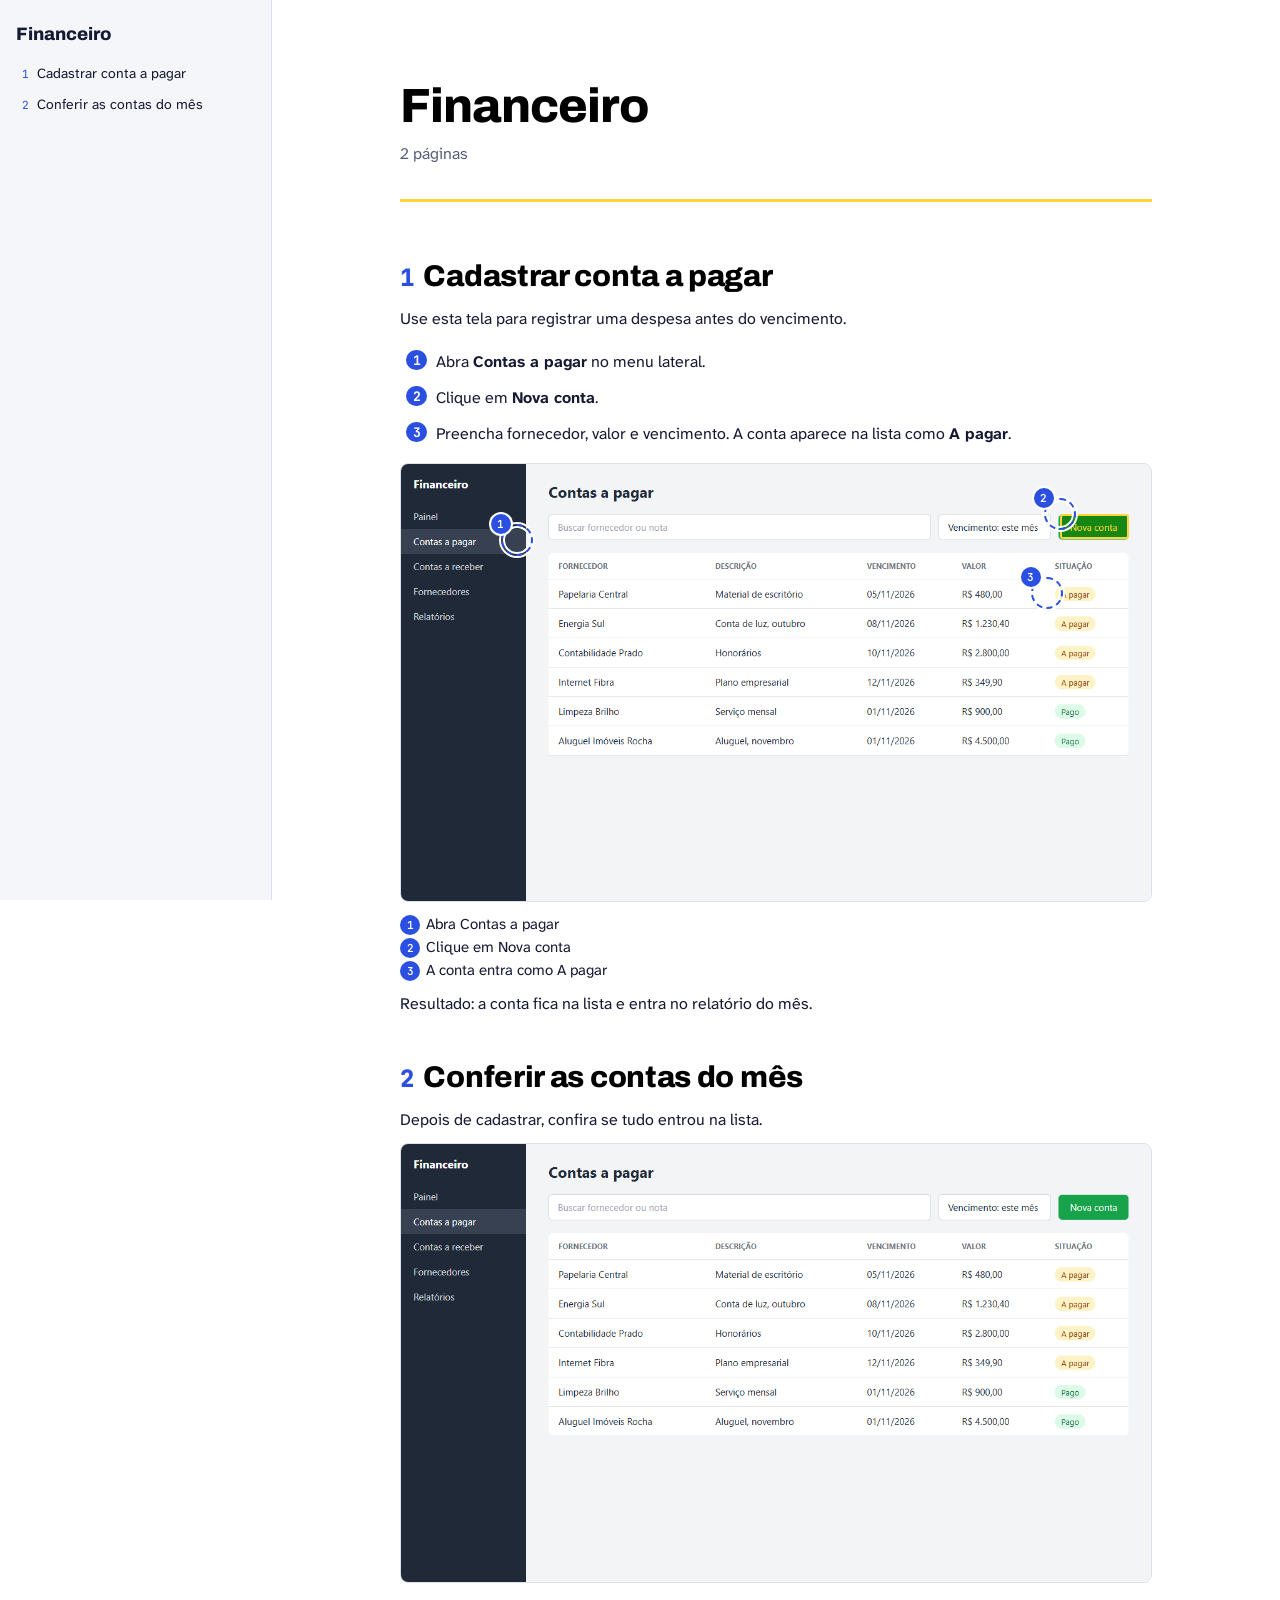
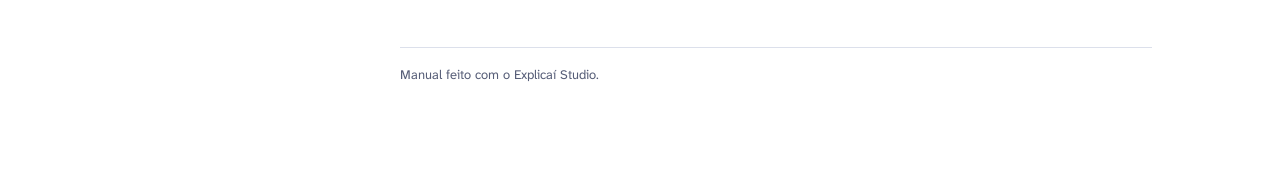
==== site/demo/index.html @ f6c6a898 "feat(demo): adiciona o manual de exemplo Financeiro exportado em HTML Saída do Studio sem edição, em" ====
<!doctype html>
<html lang="pt-BR">
<head>
<meta charset="utf-8">
<meta name="viewport" content="width=device-width, initial-scale=1">
<meta name="generator" content="Explicaí Studio">
<title>Financeiro</title>
<style>@font-face{font-family:"Atkinson Hyperlegible Next";src:url(fonts/atkinson-hyperlegible-next-latin-400-normal.woff2) format("woff2");font-weight:400;font-style:normal;font-display:block}
@font-face{font-family:"Atkinson Hyperlegible Next";src:url(fonts/atkinson-hyperlegible-next-latin-400-italic.woff2) format("woff2");font-weight:400;font-style:italic;font-display:block}
@font-face{font-family:"Atkinson Hyperlegible Next";src:url(fonts/atkinson-hyperlegible-next-latin-700-normal.woff2) format("woff2");font-weight:700;font-style:normal;font-display:block}
@font-face{font-family:"Archivo";src:url(fonts/archivo-latin-wght-normal.woff2) format("woff2");font-weight:100 900;font-style:normal;font-display:block}
@font-face{font-family:"JetBrains Mono";src:url(fonts/jetbrains-mono-latin-wght-normal.woff2) format("woff2");font-weight:100 900;font-style:normal;font-display:block}

:root{--accent:#2b4fe0;--anotacao:#2b4fe0;--anotacao-fundo:rgba(43,79,224,.08);--sobre-anotacao:#fff;--marca:#ffd43b;--marca-faixa:rgba(255,212,59,.55);--t-cover:#000;--t-page:#000;--t-h1:#000;--t-h2:#000;--t-h3:#000;--marca-faixa:rgba(255,212,59,.55);--tinta:#151a33;--grafite:#575e78;--linha:#dce0eb;--papel:#f5f6fa;
--texto:"Atkinson Hyperlegible Next","Segoe UI",system-ui,sans-serif;--display:"Archivo","Arial Narrow",system-ui,sans-serif;--mono:"JetBrains Mono",ui-monospace,Consolas,monospace}
*{box-sizing:border-box}
body{margin:0;background:#fff;color:var(--tinta);font:16px/1.65 var(--texto);-webkit-font-smoothing:antialiased}
.layout{display:grid;grid-template-columns:17rem minmax(0,1fr)}
.toc{position:sticky;top:0;height:100vh;overflow:auto;padding:24px 16px;background:var(--papel);border-right:1px solid var(--linha)}
.toc-title{margin:0 0 12px;font:800 18px/1.2 var(--display)}
.toc ol{list-style:none;margin:0;padding:0}
.toc li{padding-left:calc(var(--d) * 14px)}
.toc a{display:block;padding:4px 6px;border-radius:6px;color:var(--tinta);text-decoration:none;font-size:14px}
.toc a:hover{background:#e9ecf5}
.num{font-family:var(--mono);font-size:.8em;color:var(--accent);margin-right:4px}
main{max-width:52rem;padding:32px 40px 96px;margin:0 auto;width:100%}
.cover{padding:48px 0 32px;border-bottom:3px solid var(--marca);margin-bottom:24px}
.cover h1{margin:0;color:var(--t-cover);font:800 clamp(32px,5vw,48px)/1.1 var(--display);letter-spacing:-.02em}
.cover p{margin:8px 0 0;color:var(--grafite)}
.page{padding-top:32px;scroll-margin-top:16px}
.page-title{margin:0 0 12px;color:var(--t-page);font:800 30px/1.2 var(--display);letter-spacing:-.01em}
.page-body h3,.page-body h4,.page-body h5,.page-body h6{font-family:var(--display);line-height:1.25;margin:1.4em 0 .4em;scroll-margin-top:16px}
.page-body .t1{color:var(--t-h1)}.page-body .t2{color:var(--t-h2)}.page-body .t3{color:var(--t-h3)}
.page-body h3{font-size:22px}.page-body h4{font-size:19px}.page-body h5,.page-body h6{font-size:17px}
.page-body p{margin:.6em 0}
.page-body a{color:var(--accent);text-underline-offset:.2em}
.page-body code{font:.88em var(--mono);background:var(--papel);border:1px solid var(--linha);border-radius:4px;padding:.05em .35em}
.page-body pre{font:14px/1.5 var(--mono);background:var(--papel);border:1px solid var(--linha);border-radius:8px;padding:12px 14px;overflow-x:auto}
.page-body pre code{background:none;border:0;padding:0}
.page-body blockquote{margin:.6em 0;padding:2px 0 2px 16px;border-left:2px solid var(--linha);color:var(--grafite)}
.page-body table{border-collapse:collapse;width:100%;margin:.8em 0;font-size:15px}
.page-body th,.page-body td{border:1px solid var(--linha);padding:6px 10px;text-align:left;vertical-align:top}
.page-body th{background:var(--papel)}
.page-body ul{padding-left:1.4em}
.page-body>ol,.page-body li>ol{list-style:none;counter-reset:passo;padding-left:2.25em}
.page-body>ol>li,.page-body li>ol>li{counter-increment:passo;position:relative}
.page-body>ol>li+li,.page-body li>ol>li+li{margin-top:.6em}
.page-body>ol>li::before,.page-body li>ol>li::before{content:counter(passo);position:absolute;left:-2.25em;top:.12em;display:grid;place-items:center;width:1.55em;height:1.55em;border-radius:50%;background:var(--accent);color:#fff;font:700 .82em var(--mono)}
.page-body li>blockquote{margin:.6em 0 0;padding:0;border:0;color:var(--tinta)}
.page-body li>blockquote>p{display:inline;background:linear-gradient(transparent 50%,var(--marca-faixa) 50%)}
.page-body li>blockquote>p>strong:first-child{font:700 .78em var(--mono);letter-spacing:.04em;text-transform:uppercase}
.page-body .callout{margin:.8em 0;padding:10px 14px;border:1px solid color-mix(in srgb,var(--c) 35%,#fff);border-left:4px solid var(--c);border-radius:3px;background:color-mix(in srgb,var(--c) 8%,#fff);color:var(--tinta)}
.page-body .callout>:last-child{margin-bottom:0}
.page-body .callout-label{margin:0 0 .3em;color:color-mix(in srgb,var(--c) 85%,#000);font:700 .78em var(--mono);letter-spacing:.06em;text-transform:uppercase}
.callout[data-callout="tip"]{--c:#17793a}.callout[data-callout="warning"]{--c:#b04a00}.callout[data-callout="caution"]{--c:#c3261b}.callout[data-callout="note"]{--c:var(--accent)}
.shot{display:block;margin:.6em 0}

.shot{display:block;margin:.6em 0}
.frame{position:relative;display:block;max-width:100%;width:fit-content;isolation:isolate}
.frame img{display:block;max-width:100%;height:auto;border:1px solid var(--linha);border-radius:8px}
.hl{position:absolute;border:2px solid var(--marca);border-radius:3px}
.hl::before{content:"";position:absolute;inset:0;background:var(--marca);mix-blend-mode:multiply}
.hot{position:absolute;border:2px dashed var(--anotacao);background:var(--anotacao-fundo);border-radius:3px}
.arrows{position:absolute;inset:0;width:100%;height:100%;overflow:visible;pointer-events:none}
.arrows line{stroke:var(--anotacao);stroke-linecap:round}
.arrows polygon{fill:var(--anotacao)}
.arrows .halo{stroke:#fff;stroke-opacity:.9;stroke-linejoin:round}
.arrows polygon.halo{fill:#fff}
.mk{position:absolute;transform:translate(-50%,-50%);width:32px;height:32px;border:2px dashed var(--anotacao);border-radius:50%;box-shadow:0 0 0 2px #fff,inset 0 0 0 2px #fff}
.mk::before{content:attr(data-n);position:absolute;left:-12px;top:-12px;display:grid;place-items:center;width:20px;height:20px;border-radius:50%;background:var(--anotacao);color:var(--sobre-anotacao);font:600 11px var(--mono);box-shadow:0 0 0 2px #fff}
.legend{display:grid;gap:2px;margin-top:12px;font-size:15px;line-height:1.4}
.legend .row{display:flex;align-items:baseline;gap:4px}
.legend .n{display:inline-grid;place-items:center;min-width:20px;height:20px;border-radius:50%;background:var(--anotacao);color:var(--sobre-anotacao);font:600 11px var(--mono)}
.legend .n+span{margin-left:2px}
.legend .none{color:var(--grafite);font-style:italic}

.missing{color:#c8411f;font-style:italic}
[data-color="gray"]{color:#5c6478}[data-color="red"]{color:#c3261b}[data-color="orange"]{color:#b04a00}[data-color="green"]{color:#17793a}[data-color="blue"]{color:#1f58d6}[data-color="purple"]{color:#7a3cc8}
.sr{position:absolute;width:1px;height:1px;overflow:hidden;clip:rect(0 0 0 0);white-space:nowrap}
.colophon{margin-top:64px;padding-top:16px;border-top:1px solid var(--linha);color:var(--grafite);font-size:13px}
@media (max-width:800px){.layout{display:block}.toc{position:static;height:auto;border-right:0;border-bottom:1px solid var(--linha)}main{padding:24px 20px 64px}}
@media print{
@page{margin:18mm 16mm}
body{font-size:11.5pt}
.layout{display:block}.toc{display:none}main{max-width:none;padding:0}
.cover{padding:30vh 0 0;border:0;break-after:page}
.page{break-before:page;padding-top:0}
.shot,.callout,.page-body table,.page-body pre,.page-body li{break-inside:avoid}
.page-body a{color:var(--tinta)}
.hot{border-style:dashed}
}
</style>
</head>
<body>
<div class="layout">
<nav class="toc" aria-label="Sumário">
<p class="toc-title">Financeiro</p>
<ol>
<li style="--d:0"><a href="#p-3f2c9a10-6b1e-4c11-9a77-0d3a5b8e1c01"><span class="num">1</span> Cadastrar conta a pagar</a></li>
<li style="--d:0"><a href="#p-7c1d2e44-8a53-4f0b-b6a2-91e5d0c4f202"><span class="num">2</span> Conferir as contas do mês</a></li>
</ol>
</nav>
<main>
<header class="cover">
<h1>Financeiro</h1>
<p>2 páginas</p>
</header>
<section class="page" id="p-3f2c9a10-6b1e-4c11-9a77-0d3a5b8e1c01">
<h2 class="page-title"><span class="num">1</span> Cadastrar conta a pagar</h2>
<div class="page-body"><p>Use esta tela para registrar uma despesa antes do vencimento.</p>
<ol>
<li>Abra <strong>Contas a pagar</strong> no menu lateral.</li>
<li>Clique em <strong>Nova conta</strong>.</li>
<li>Preencha fornecedor, valor e vencimento. A conta aparece na lista como <strong>A pagar</strong>.</li>
</ol>
<p><span class="shot"><span class="frame" style="aspect-ratio:1200 / 700"><img src="assets/contas-a-pagar.png" alt="Tela Contas a pagar do sistema Financeiro" loading="lazy"><span class="hl" style="left:87.700%;top:11.600%;width:9.300%;height:5.700%"></span><span class="mk" style="left:15.500%;top:17.500%" data-n="1" aria-hidden="true"></span><span class="mk" style="left:87.700%;top:11.600%" data-n="2" aria-hidden="true"></span><span class="mk" style="left:86.000%;top:29.700%" data-n="3" aria-hidden="true"></span></span><span class="legend" role="list" aria-label="Legenda da imagem"><span class="row" role="listitem"><span class="n">1</span><span>Abra Contas a pagar</span></span><span class="row" role="listitem"><span class="n">2</span><span>Clique em Nova conta</span></span><span class="row" role="listitem"><span class="n">3</span><span>A conta entra como A pagar</span></span></span></span></p>
<p>Resultado: a conta fica na lista e entra no relatório do mês.</p>
</div>
</section>
<section class="page" id="p-7c1d2e44-8a53-4f0b-b6a2-91e5d0c4f202">
<h2 class="page-title"><span class="num">2</span> Conferir as contas do mês</h2>
<div class="page-body"><p>Depois de cadastrar, confira se tudo entrou na lista.</p>
<p><span class="shot"><span class="frame" style="aspect-ratio:1200 / 700"><img src="assets/relatorio-vazio.png" alt="Lista de contas do mês no sistema Financeiro" loading="lazy"></span></span></p>
</div>
</section>
<footer class="colophon">Manual feito com o Explicaí Studio.</footer>
</main>
</div>
</body>
</html>
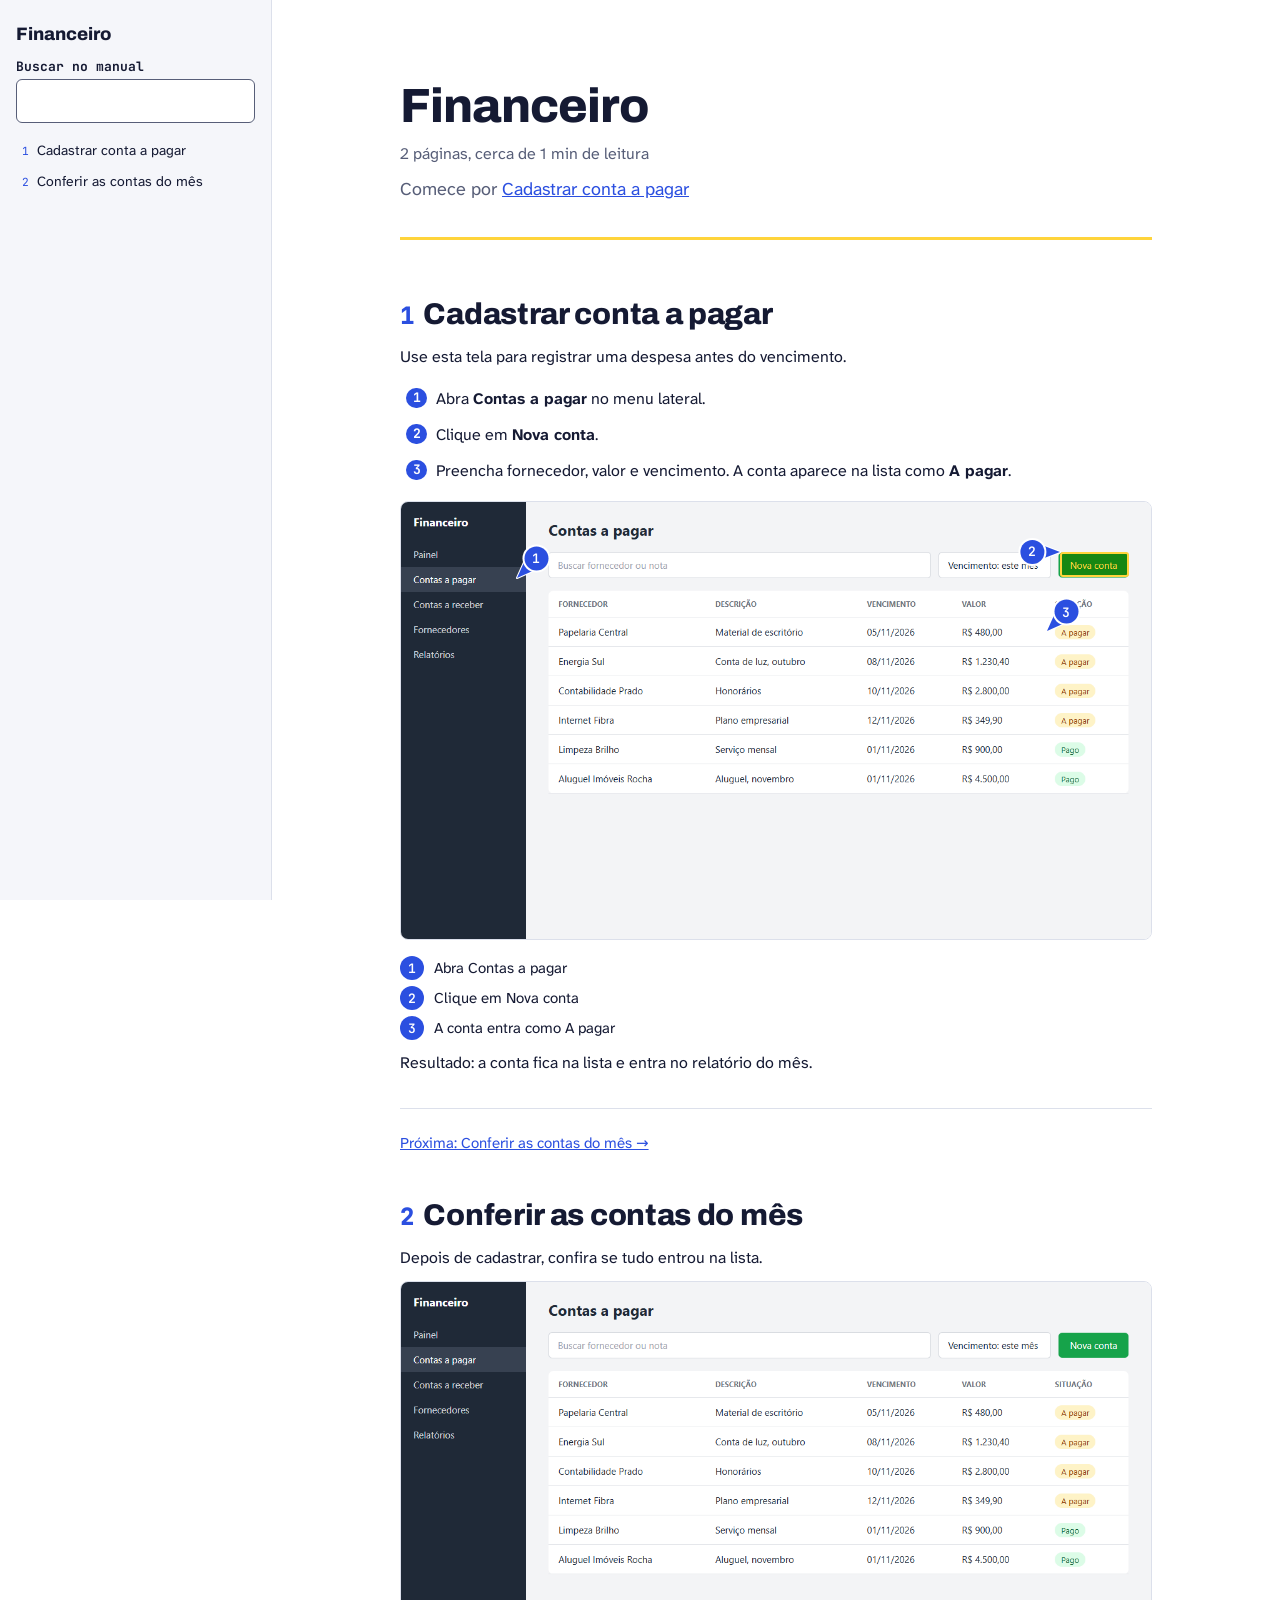
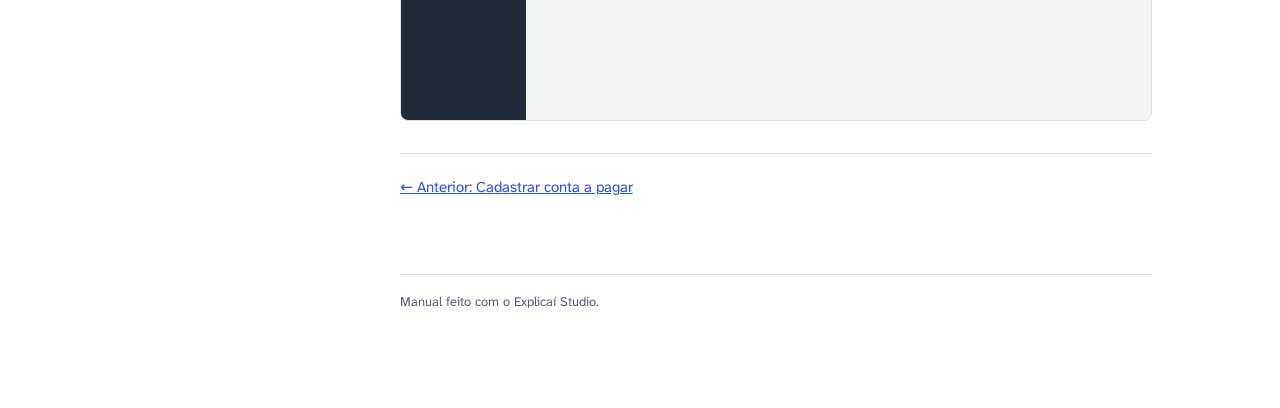
==== commit eb2f5d34: "feat(demo): reexportar o manual de exemplo com o Studio 1.0 Co-Authored-By: Claude Sonnet 5.5 <norep" ====
--- a/site/demo/index.html
+++ b/site/demo/index.html
@@ -11,21 +11,33 @@
 @font-face{font-family:"Archivo";src:url(fonts/archivo-latin-wght-normal.woff2) format("woff2");font-weight:100 900;font-style:normal;font-display:block}
 @font-face{font-family:"JetBrains Mono";src:url(fonts/jetbrains-mono-latin-wght-normal.woff2) format("woff2");font-weight:100 900;font-style:normal;font-display:block}
 
-:root{--accent:#2b4fe0;--anotacao:#2b4fe0;--anotacao-fundo:rgba(43,79,224,.08);--sobre-anotacao:#fff;--marca:#ffd43b;--marca-faixa:rgba(255,212,59,.55);--t-cover:#000;--t-page:#000;--t-h1:#000;--t-h2:#000;--t-h3:#000;--marca-faixa:rgba(255,212,59,.55);--tinta:#151a33;--grafite:#575e78;--linha:#dce0eb;--papel:#f5f6fa;
+:root{--accent:#2b4fe0;--anotacao:#2b4fe0;--anotacao-fundo:rgba(43,79,224,.08);--sobre-anotacao:#fff;--marca:#ffd43b;--marca-faixa:rgba(255,212,59,.55);--t-cover:#151a33;--t-page:#151a33;--t-h1:#151a33;--t-h2:#151a33;--t-h3:#151a33;--marca-faixa:rgba(255,212,59,.55);--tinta:#151a33;--grafite:#575e78;--linha:#dce0eb;--papel:#f5f6fa;
 --texto:"Atkinson Hyperlegible Next","Segoe UI",system-ui,sans-serif;--display:"Archivo","Arial Narrow",system-ui,sans-serif;--mono:"JetBrains Mono",ui-monospace,Consolas,monospace}
 *{box-sizing:border-box}
 body{margin:0;background:#fff;color:var(--tinta);font:16px/1.65 var(--texto);-webkit-font-smoothing:antialiased}
 .layout{display:grid;grid-template-columns:17rem minmax(0,1fr)}
 .toc{position:sticky;top:0;height:100vh;overflow:auto;padding:24px 16px;background:var(--papel);border-right:1px solid var(--linha)}
+.toc summary{display:none}
 .toc-title{margin:0 0 12px;font:800 18px/1.2 var(--display)}
 .toc ol{list-style:none;margin:0;padding:0}
 .toc li{padding-left:calc(var(--d) * 14px)}
 .toc a{display:block;padding:4px 6px;border-radius:6px;color:var(--tinta);text-decoration:none;font-size:14px}
 .toc a:hover{background:#e9ecf5}
+.toc li.sec a{font-size:13px;color:var(--grafite)}
+a:focus-visible,summary:focus-visible{outline:3px solid var(--accent);outline-offset:2px}
+.cover .start{font-size:18px}
+.cover .start a{color:var(--accent)}
+.page-nav{display:flex;flex-wrap:wrap;gap:8px 24px;justify-content:space-between;margin-top:32px;padding-top:12px;border-top:1px solid var(--linha);font-size:15px}
+.page-nav a{display:inline-flex;align-items:center;min-height:44px;color:var(--accent)}
+.page-nav .back{display:none}
+a.zoom{display:block;cursor:zoom-in}
 .num{font-family:var(--mono);font-size:.8em;color:var(--accent);margin-right:4px}
 main{max-width:52rem;padding:32px 40px 96px;margin:0 auto;width:100%}
 .cover{padding:48px 0 32px;border-bottom:3px solid var(--marca);margin-bottom:24px}
 .cover h1{margin:0;color:var(--t-cover);font:800 clamp(32px,5vw,48px)/1.1 var(--display);letter-spacing:-.02em}
+.logo{display:block;width:auto;height:auto;object-fit:contain}
+.cover .logo{max-height:96px;max-width:min(280px,100%);margin:0 0 24px}
+.toc .logo{max-height:48px;max-width:100%;margin:0 0 16px}
 .cover p{margin:8px 0 0;color:var(--grafite)}
 .page{padding-top:32px;scroll-margin-top:16px}
 .page-title{margin:0 0 12px;color:var(--t-page);font:800 30px/1.2 var(--display);letter-spacing:-.01em}
@@ -34,18 +46,22 @@
 .page-body h3{font-size:22px}.page-body h4{font-size:19px}.page-body h5,.page-body h6{font-size:17px}
 .page-body p{margin:.6em 0}
 .page-body a{color:var(--accent);text-underline-offset:.2em}
+.page-body mark{background:var(--marca-faixa);color:inherit;border-radius:2px;-webkit-box-decoration-break:clone;box-decoration-break:clone;-webkit-print-color-adjust:exact;print-color-adjust:exact}
+.page-body mark [data-color="orange"]{color:#a34400}.page-body mark [data-color="green"]{color:#137034}
 .page-body code{font:.88em var(--mono);background:var(--papel);border:1px solid var(--linha);border-radius:4px;padding:.05em .35em}
 .page-body pre{font:14px/1.5 var(--mono);background:var(--papel);border:1px solid var(--linha);border-radius:8px;padding:12px 14px;overflow-x:auto}
 .page-body pre code{background:none;border:0;padding:0}
+.page-body hr{border:0;border-top:1px solid var(--linha);margin:1.5em 0}
 .page-body blockquote{margin:.6em 0;padding:2px 0 2px 16px;border-left:2px solid var(--linha);color:var(--grafite)}
 .page-body table{border-collapse:collapse;width:100%;margin:.8em 0;font-size:15px}
 .page-body th,.page-body td{border:1px solid var(--linha);padding:6px 10px;text-align:left;vertical-align:top}
 .page-body th{background:var(--papel)}
 .page-body ul{padding-left:1.4em}
-.page-body>ol,.page-body li>ol{list-style:none;counter-reset:passo;padding-left:2.25em}
-.page-body>ol>li,.page-body li>ol>li{counter-increment:passo;position:relative}
+.page-body>ol,.page-body li>ol{list-style:none;padding-left:2.25em}
+.page-body>ol>li,.page-body li>ol>li{position:relative}
 .page-body>ol>li+li,.page-body li>ol>li+li{margin-top:.6em}
-.page-body>ol>li::before,.page-body li>ol>li::before{content:counter(passo);position:absolute;left:-2.25em;top:.12em;display:grid;place-items:center;width:1.55em;height:1.55em;border-radius:50%;background:var(--accent);color:#fff;font:700 .82em var(--mono)}
+.page-body>ol>li::before,.page-body li>ol>li::before{content:counter(list-item);position:absolute;left:-2.25em;top:.12em;display:grid;place-items:center;width:1.55em;height:1.55em;border-radius:50%;background:var(--accent);color:#fff;font:700 .82em/1 var(--mono)}
+@supports(text-box:trim-both cap alphabetic){.page-body>ol>li::before,.page-body li>ol>li::before{display:block;height:auto;padding-block:calc((1.55em - 1cap)/2);text-align:center;text-box:trim-both cap alphabetic}}
 .page-body li>blockquote{margin:.6em 0 0;padding:0;border:0;color:var(--tinta)}
 .page-body li>blockquote>p{display:inline;background:linear-gradient(transparent 50%,var(--marca-faixa) 50%)}
 .page-body li>blockquote>p>strong:first-child{font:700 .78em var(--mono);letter-spacing:.04em;text-transform:uppercase}
@@ -56,7 +72,8 @@
 .shot{display:block;margin:.6em 0}
 
 .shot{display:block;margin:.6em 0}
-.frame{position:relative;display:block;max-width:100%;width:fit-content;isolation:isolate}
+.shot-s{--shot-w:40%}.shot-m{--shot-w:70%}.shot-full{--shot-w:100%}
+.frame{position:relative;display:block;max-width:var(--shot-w,100%);width:fit-content;isolation:isolate}
 .frame img{display:block;max-width:100%;height:auto;border:1px solid var(--linha);border-radius:8px}
 .hl{position:absolute;border:2px solid var(--marca);border-radius:3px}
 .hl::before{content:"";position:absolute;inset:0;background:var(--marca);mix-blend-mode:multiply}
@@ -66,44 +83,65 @@
 .arrows polygon{fill:var(--anotacao)}
 .arrows .halo{stroke:#fff;stroke-opacity:.9;stroke-linejoin:round}
 .arrows polygon.halo{fill:#fff}
-.mk{position:absolute;transform:translate(-50%,-50%);width:32px;height:32px;border:2px dashed var(--anotacao);border-radius:50%;box-shadow:0 0 0 2px #fff,inset 0 0 0 2px #fff}
-.mk::before{content:attr(data-n);position:absolute;left:-12px;top:-12px;display:grid;place-items:center;width:20px;height:20px;border-radius:50%;background:var(--anotacao);color:var(--sobre-anotacao);font:600 11px var(--mono);box-shadow:0 0 0 2px #fff}
-.legend{display:grid;gap:2px;margin-top:12px;font-size:15px;line-height:1.4}
-.legend .row{display:flex;align-items:baseline;gap:4px}
-.legend .n{display:inline-grid;place-items:center;min-width:20px;height:20px;border-radius:50%;background:var(--anotacao);color:var(--sobre-anotacao);font:600 11px var(--mono)}
-.legend .n+span{margin-left:2px}
-.legend .none{color:var(--grafite);font-style:italic}
+.mk{position:absolute;width:0;height:0}
+.mk .tail{position:absolute;left:0;top:0;overflow:visible}
+.mk .tail polygon{fill:var(--anotacao);stroke:#fff;stroke-width:2;stroke-linejoin:round;paint-order:stroke}
+.mk .disc{position:absolute;left:-12px;top:-12px;display:grid;place-items:center;width:24px;height:24px;border-radius:50%;background:var(--anotacao);box-shadow:0 0 0 2px #fff;print-color-adjust:exact;-webkit-print-color-adjust:exact}
+.mk .disc::before{content:attr(data-n);color:var(--sobre-anotacao);font:600 13px/1 var(--mono)}
+.legend{display:grid;gap:6px;margin-top:16px;font-size:15px;line-height:1.4}
+.legend .row{display:flex;align-items:center;gap:10px;break-inside:avoid}
+.legend .n{display:inline-grid;place-items:center;box-sizing:border-box;min-width:24px;height:24px;padding:0 4px;border-radius:12px;background:var(--anotacao);color:var(--sobre-anotacao);font:600 13px/1 var(--mono);print-color-adjust:exact;-webkit-print-color-adjust:exact}
+@supports(text-box:trim-both cap alphabetic){.mk .disc::before{text-box:trim-both cap alphabetic}.legend .n{display:inline-block;height:auto;padding-block:calc((24px - 1cap)/2);text-align:center;text-box:trim-both cap alphabetic}}
 
 .missing{color:#c8411f;font-style:italic}
 [data-color="gray"]{color:#5c6478}[data-color="red"]{color:#c3261b}[data-color="orange"]{color:#b04a00}[data-color="green"]{color:#17793a}[data-color="blue"]{color:#1f58d6}[data-color="purple"]{color:#7a3cc8}
 .sr{position:absolute;width:1px;height:1px;overflow:hidden;clip:rect(0 0 0 0);white-space:nowrap}
 .colophon{margin-top:64px;padding-top:16px;border-top:1px solid var(--linha);color:var(--grafite);font-size:13px}
-@media (max-width:800px){.layout{display:block}.toc{position:static;height:auto;border-right:0;border-bottom:1px solid var(--linha)}main{padding:24px 20px 64px}}
+@media (max-width:800px){.layout{display:block}.toc{position:static;height:auto;border-right:0;border-bottom:1px solid var(--linha)}main{padding:24px 20px 64px}
+.toc summary{display:flex;align-items:center;min-height:44px;font-weight:700;cursor:pointer}
+.toc a{padding:10px 6px}
+.page-nav .back{display:inline-flex}}
 @media print{
 @page{margin:18mm 16mm}
 body{font-size:11.5pt}
-.layout{display:block}.toc{display:none}main{max-width:none;padding:0}
+.layout{display:block}.toc,.page-nav{display:none}main{max-width:none;padding:0}
 .cover{padding:30vh 0 0;border:0;break-after:page}
 .page{break-before:page;padding-top:0}
 .shot,.callout,.page-body table,.page-body pre,.page-body li{break-inside:avoid}
 .page-body a{color:var(--tinta)}
 .hot{border-style:dashed}
 }
+.toc-search{margin:0 0 12px}
+.toc-search label{display:block;margin-bottom:4px;font:700 13px var(--mono)}
+.toc-search input{width:100%;min-height:44px;padding:6px 10px;border:1px solid var(--grafite);border-radius:6px;background:#fff;color:var(--tinta);font:inherit;font-size:15px}
+.toc-search input:focus-visible{outline:3px solid var(--accent);outline-offset:2px}
+.toc-search [role=status]{margin:4px 0 0;color:var(--grafite);font-size:13px}
+@media screen{.page.hit{box-shadow:-12px 0 0 -8px var(--marca)}.toc li.hit>a{background:var(--marca-faixa)}.toc li.hit>a:hover{background:var(--marca)}}
+@media (forced-colors:active){.toc li.hit>a{border:1px solid Highlight}.page.hit{border-left:4px solid Highlight}}
 </style>
 </head>
 <body>
 <div class="layout">
-<nav class="toc" aria-label="Sumário">
+<nav class="toc" id="sumario" aria-label="Sumário">
 <p class="toc-title">Financeiro</p>
+<div class="toc-search" hidden data-zero="Nenhuma página com esse termo" data-one="1 página com esse termo" data-many="{n} páginas com esse termo">
+<label for="toc-q">Buscar no manual</label>
+<input id="toc-q" type="search" autocomplete="off" spellcheck="false">
+<p role="status" aria-live="polite"></p>
+</div>
+<details open>
+<summary>Sumário</summary>
 <ol>
 <li style="--d:0"><a href="#p-3f2c9a10-6b1e-4c11-9a77-0d3a5b8e1c01"><span class="num">1</span> Cadastrar conta a pagar</a></li>
 <li style="--d:0"><a href="#p-7c1d2e44-8a53-4f0b-b6a2-91e5d0c4f202"><span class="num">2</span> Conferir as contas do mês</a></li>
 </ol>
+</details>
 </nav>
 <main>
 <header class="cover">
 <h1>Financeiro</h1>
-<p>2 páginas</p>
+<p>2 páginas, cerca de 1 min de leitura</p>
+<p class="start">Comece por <a href="#p-3f2c9a10-6b1e-4c11-9a77-0d3a5b8e1c01">Cadastrar conta a pagar</a></p>
 </header>
 <section class="page" id="p-3f2c9a10-6b1e-4c11-9a77-0d3a5b8e1c01">
 <h2 class="page-title"><span class="num">1</span> Cadastrar conta a pagar</h2>
@@ -113,18 +151,46 @@
 <li>Clique em <strong>Nova conta</strong>.</li>
 <li>Preencha fornecedor, valor e vencimento. A conta aparece na lista como <strong>A pagar</strong>.</li>
 </ol>
-<p><span class="shot"><span class="frame" style="aspect-ratio:1200 / 700"><img src="assets/contas-a-pagar.png" alt="Tela Contas a pagar do sistema Financeiro" loading="lazy"><span class="hl" style="left:87.700%;top:11.600%;width:9.300%;height:5.700%"></span><span class="mk" style="left:15.500%;top:17.500%" data-n="1" aria-hidden="true"></span><span class="mk" style="left:87.700%;top:11.600%" data-n="2" aria-hidden="true"></span><span class="mk" style="left:86.000%;top:29.700%" data-n="3" aria-hidden="true"></span></span><span class="legend" role="list" aria-label="Legenda da imagem"><span class="row" role="listitem"><span class="n">1</span><span>Abra Contas a pagar</span></span><span class="row" role="listitem"><span class="n">2</span><span>Clique em Nova conta</span></span><span class="row" role="listitem"><span class="n">3</span><span>A conta entra como A pagar</span></span></span></span></p>
+<p><span class="shot"><span class="frame" style="aspect-ratio:1200 / 700"><a class="zoom" href="assets/contas-a-pagar.png" target="_blank" rel="noopener"><img src="assets/contas-a-pagar.png" alt="Tela Contas a pagar do sistema Financeiro" width="1200" height="700" loading="lazy"><span class="sr">Abrir a imagem no tamanho original</span></a><span class="hl" style="left:87.700%;top:11.600%;width:9.300%;height:5.700%"></span><span class="mk" style="left:15.500%;top:17.500%" aria-hidden="true"><svg class="tail" width="1" height="1" aria-hidden="true"><polygon points="0.0,0.0 7.7,-17.3 17.3,-7.7"/></svg><span class="disc" style="transform:translate(19.5px,-19.5px)" data-n="1"></span></span><span class="mk" style="left:87.700%;top:11.600%" aria-hidden="true"><svg class="tail" width="1" height="1" aria-hidden="true"><polygon points="0.0,0.0 -17.7,6.8 -17.7,-6.8"/></svg><span class="disc" style="transform:translate(-27.6px,0.0px)" data-n="2"></span></span><span class="mk" style="left:86.000%;top:29.700%" aria-hidden="true"><svg class="tail" width="1" height="1" aria-hidden="true"><polygon points="0.0,0.0 7.7,-17.3 17.3,-7.7"/></svg><span class="disc" style="transform:translate(19.5px,-19.5px)" data-n="3"></span></span></span><span class="legend" role="list" aria-label="Legenda da imagem"><span class="row" role="listitem"><span class="n">1</span><span>Abra Contas a pagar</span></span><span class="row" role="listitem"><span class="n">2</span><span>Clique em Nova conta</span></span><span class="row" role="listitem"><span class="n">3</span><span>A conta entra como A pagar</span></span></span></span></p>
 <p>Resultado: a conta fica na lista e entra no relatório do mês.</p>
 </div>
+<nav class="page-nav" aria-label="Entre as páginas">
+<a class="back" href="#sumario">Voltar ao sumário</a><a rel="next" href="#p-7c1d2e44-8a53-4f0b-b6a2-91e5d0c4f202">Próxima: Conferir as contas do mês →</a>
+</nav>
 </section>
 <section class="page" id="p-7c1d2e44-8a53-4f0b-b6a2-91e5d0c4f202">
 <h2 class="page-title"><span class="num">2</span> Conferir as contas do mês</h2>
 <div class="page-body"><p>Depois de cadastrar, confira se tudo entrou na lista.</p>
-<p><span class="shot"><span class="frame" style="aspect-ratio:1200 / 700"><img src="assets/relatorio-vazio.png" alt="Lista de contas do mês no sistema Financeiro" loading="lazy"></span></span></p>
+<p><span class="shot"><span class="frame" style="aspect-ratio:1200 / 700"><a class="zoom" href="assets/relatorio-vazio.png" target="_blank" rel="noopener"><img src="assets/relatorio-vazio.png" alt="Lista de contas do mês no sistema Financeiro" width="1200" height="700" loading="lazy"><span class="sr">Abrir a imagem no tamanho original</span></a></span></span></p>
 </div>
+<nav class="page-nav" aria-label="Entre as páginas">
+<a rel="prev" href="#p-3f2c9a10-6b1e-4c11-9a77-0d3a5b8e1c01">← Anterior: Cadastrar conta a pagar</a><a class="back" href="#sumario">Voltar ao sumário</a>
+</nav>
 </section>
 <footer class="colophon">Manual feito com o Explicaí Studio.</footer>
 </main>
 </div>
+<script>(function(){
+function norm(s){return s.normalize("NFD").replace(/[̀-ͯ]/g,"").toLowerCase()}
+var box=document.querySelector(".toc-search");if(!box)return;
+var input=box.querySelector("input"),out=box.querySelector("[role=status]");
+var items=[].map.call(document.querySelectorAll(".toc li"),function(li){
+var a=li.querySelector("a"),id=a&&a.getAttribute("href").slice(1),target=id&&document.getElementById(id);
+var page=target&&target.closest(".page");
+return{li:li,sec:li.classList.contains("sec"),page:page,own:norm(li.textContent||""),text:null}});
+var pages=[].slice.call(document.querySelectorAll(".page"));
+var texts=null;
+function run(){
+var q=norm(input.value.trim());
+if(!texts)texts=pages.map(function(p){return norm([].map.call(p.querySelectorAll(".page-title,.page-body"),function(e){return e.textContent}).join(" "))});
+var hit=pages.map(function(p,i){return q!==""&&texts[i].indexOf(q)>-1});
+pages.forEach(function(p,i){p.classList.toggle("hit",hit[i])});
+items.forEach(function(it){
+var on=q===""||(it.sec?it.own.indexOf(q)>-1:!!it.page&&hit[pages.indexOf(it.page)]);
+it.li.hidden=!on;it.li.classList.toggle("hit",q!==""&&on)});
+var n=hit.filter(Boolean).length;
+out.textContent=q===""?"":(n===0?box.dataset.zero:n===1?box.dataset.one:box.dataset.many).replace("{n}",String(n))}
+input.addEventListener("input",run);
+box.hidden=false})();</script>
 </body>
 </html>
